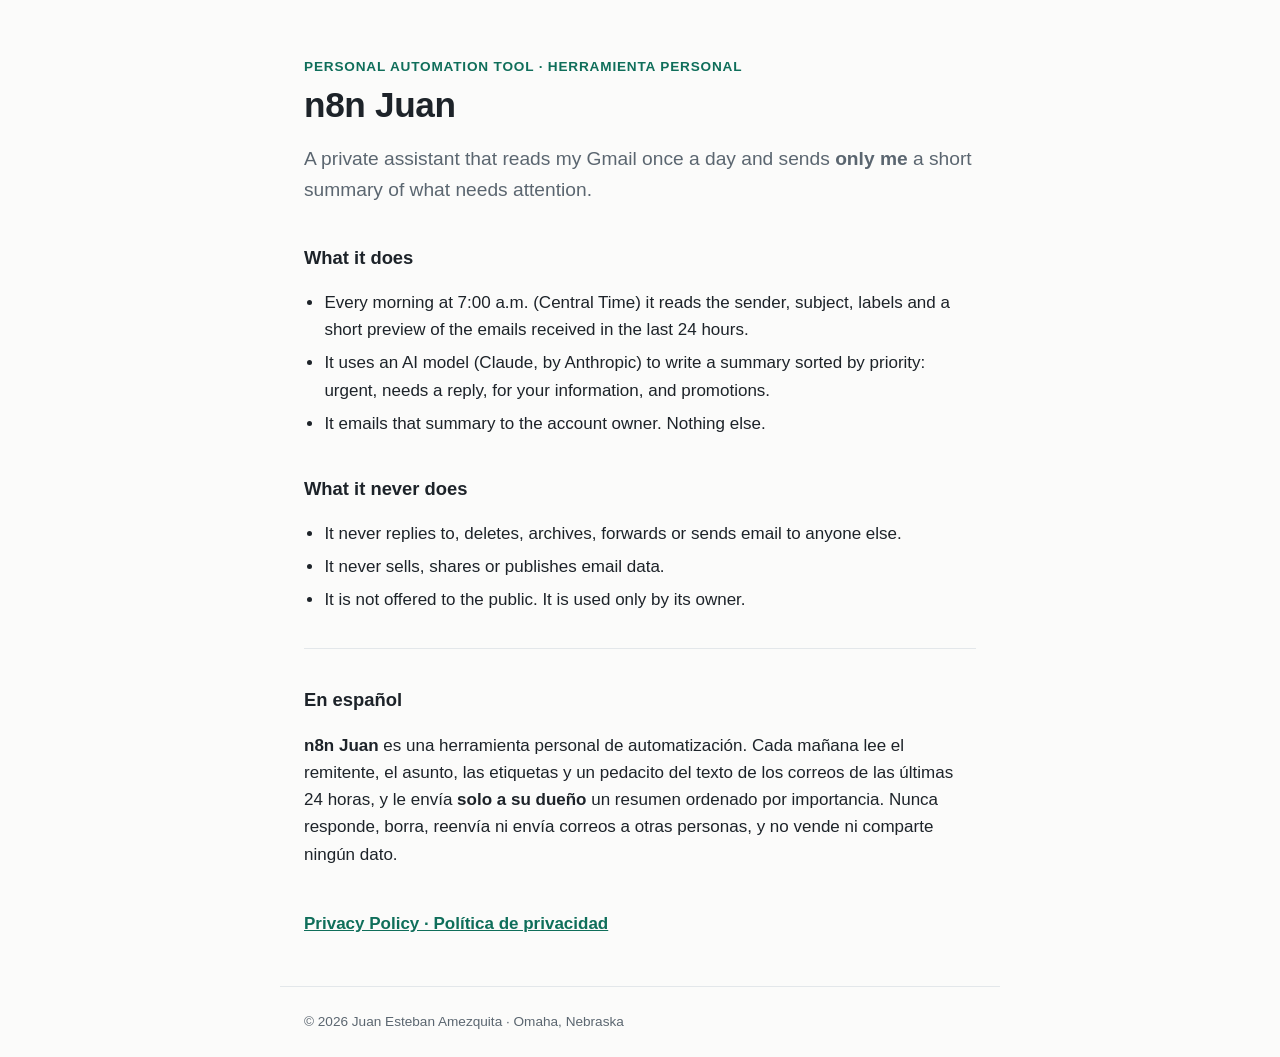
==== index.html @ 258dadf2 "Página de inicio y política de privacidad de n8n Juan Co-Authored-By: Claude Opus 5.5 <noreply@anthr" ====
<!DOCTYPE html>
<html lang="es">
<head>
<meta charset="utf-8">
<meta name="viewport" content="width=device-width, initial-scale=1">
<title>n8n Juan – Asistente personal de correo</title>
<meta name="description" content="n8n Juan is a personal email automation tool that creates a private daily summary of the owner's Gmail inbox.">
<link rel="stylesheet" href="style.css">
</head>
<body>
<main>
  <header>
    <p class="tag">Personal automation tool · Herramienta personal</p>
    <h1>n8n Juan</h1>
    <p class="lead">A private assistant that reads my Gmail once a day and sends <strong>only me</strong> a short summary of what needs attention.</p>
  </header>

  <section>
    <h2>What it does</h2>
    <ul>
      <li>Every morning at 7:00 a.m. (Central Time) it reads the sender, subject, labels and a short preview of the emails received in the last 24 hours.</li>
      <li>It uses an AI model (Claude, by Anthropic) to write a summary sorted by priority: urgent, needs a reply, for your information, and promotions.</li>
      <li>It emails that summary to the account owner. Nothing else.</li>
    </ul>
    <h2>What it never does</h2>
    <ul>
      <li>It never replies to, deletes, archives, forwards or sends email to anyone else.</li>
      <li>It never sells, shares or publishes email data.</li>
      <li>It is not offered to the public. It is used only by its owner.</li>
    </ul>
  </section>

  <section lang="es">
    <h2>En español</h2>
    <p><strong>n8n Juan</strong> es una herramienta personal de automatización. Cada mañana lee el remitente, el asunto, las etiquetas y un pedacito del texto de los correos de las últimas 24 horas, y le envía <strong>solo a su dueño</strong> un resumen ordenado por importancia. Nunca responde, borra, reenvía ni envía correos a otras personas, y no vende ni comparte ningún dato.</p>
  </section>

  <p class="links"><a href="privacy.html">Privacy Policy · Política de privacidad</a></p>
</main>
<footer>© 2026 Juan Esteban Amezquita · Omaha, Nebraska</footer>
</body>
</html>
---- style.css ----
:root { --ink:#1d2329; --muted:#5b6670; --line:#e3e7ea; --accent:#0f6e5a; --bg:#fbfbfa; }
* { box-sizing:border-box; }
body { margin:0; background:var(--bg); color:var(--ink);
  font:17px/1.6 -apple-system, "Segoe UI", Roboto, Helvetica, Arial, sans-serif; }
main { max-width:720px; margin:0 auto; padding:56px 24px 32px; }
h1 { font-size:2.2rem; line-height:1.15; margin:.2em 0 .4em; letter-spacing:-.01em; }
h2 { font-size:1.15rem; margin:2em 0 .5em; }
.tag { color:var(--accent); font-size:.85rem; font-weight:600; text-transform:uppercase; letter-spacing:.06em; margin:0; }
.lead { font-size:1.2rem; color:var(--muted); }
.muted { color:var(--muted); font-size:.9rem; }
ul { padding-left:1.2em; } li { margin:.35em 0; }
a { color:var(--accent); }
.links { margin-top:2.5em; font-weight:600; }
hr { border:0; border-top:1px solid var(--line); margin:2.5em 0; }
section[lang="es"] { border-top:1px solid var(--line); margin-top:2em; }
footer { max-width:720px; margin:0 auto; padding:24px; color:var(--muted); font-size:.85rem; border-top:1px solid var(--line); }
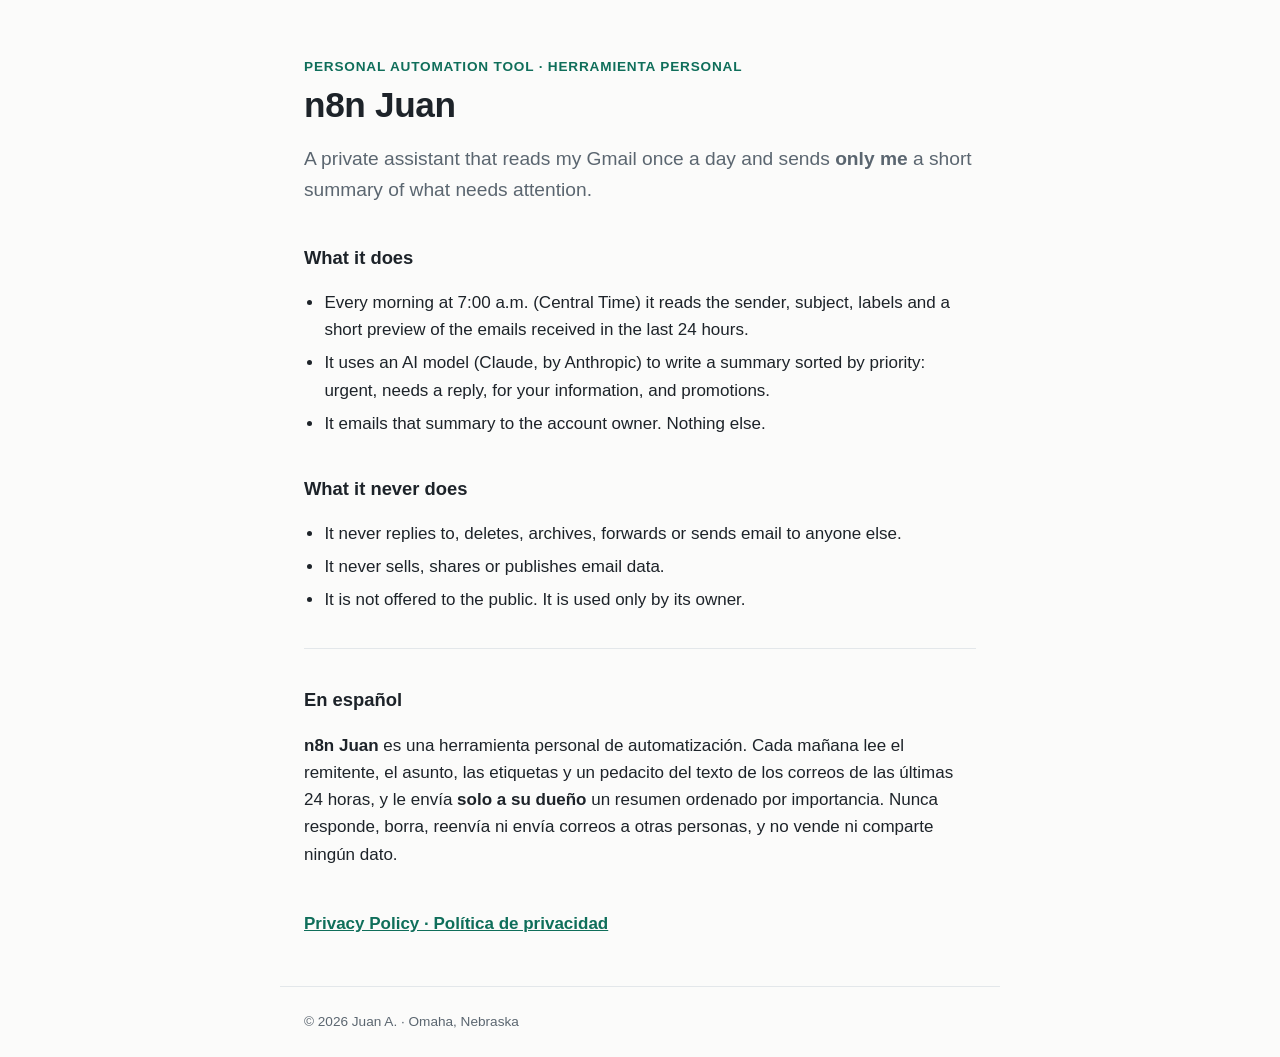
==== commit eeab2ed5: "Usar nombre corto en la página pública Co-Authored-By: Claude Opus 5.5 <noreply@anthropic.com> Claud" ====
--- a/index.html
+++ b/index.html
@@ -37,6 +37,6 @@
 
   <p class="links"><a href="privacy.html">Privacy Policy · Política de privacidad</a></p>
 </main>
-<footer>© 2026 Juan Esteban Amezquita · Omaha, Nebraska</footer>
+<footer>© 2026 Juan A. · Omaha, Nebraska</footer>
 </body>
 </html>
